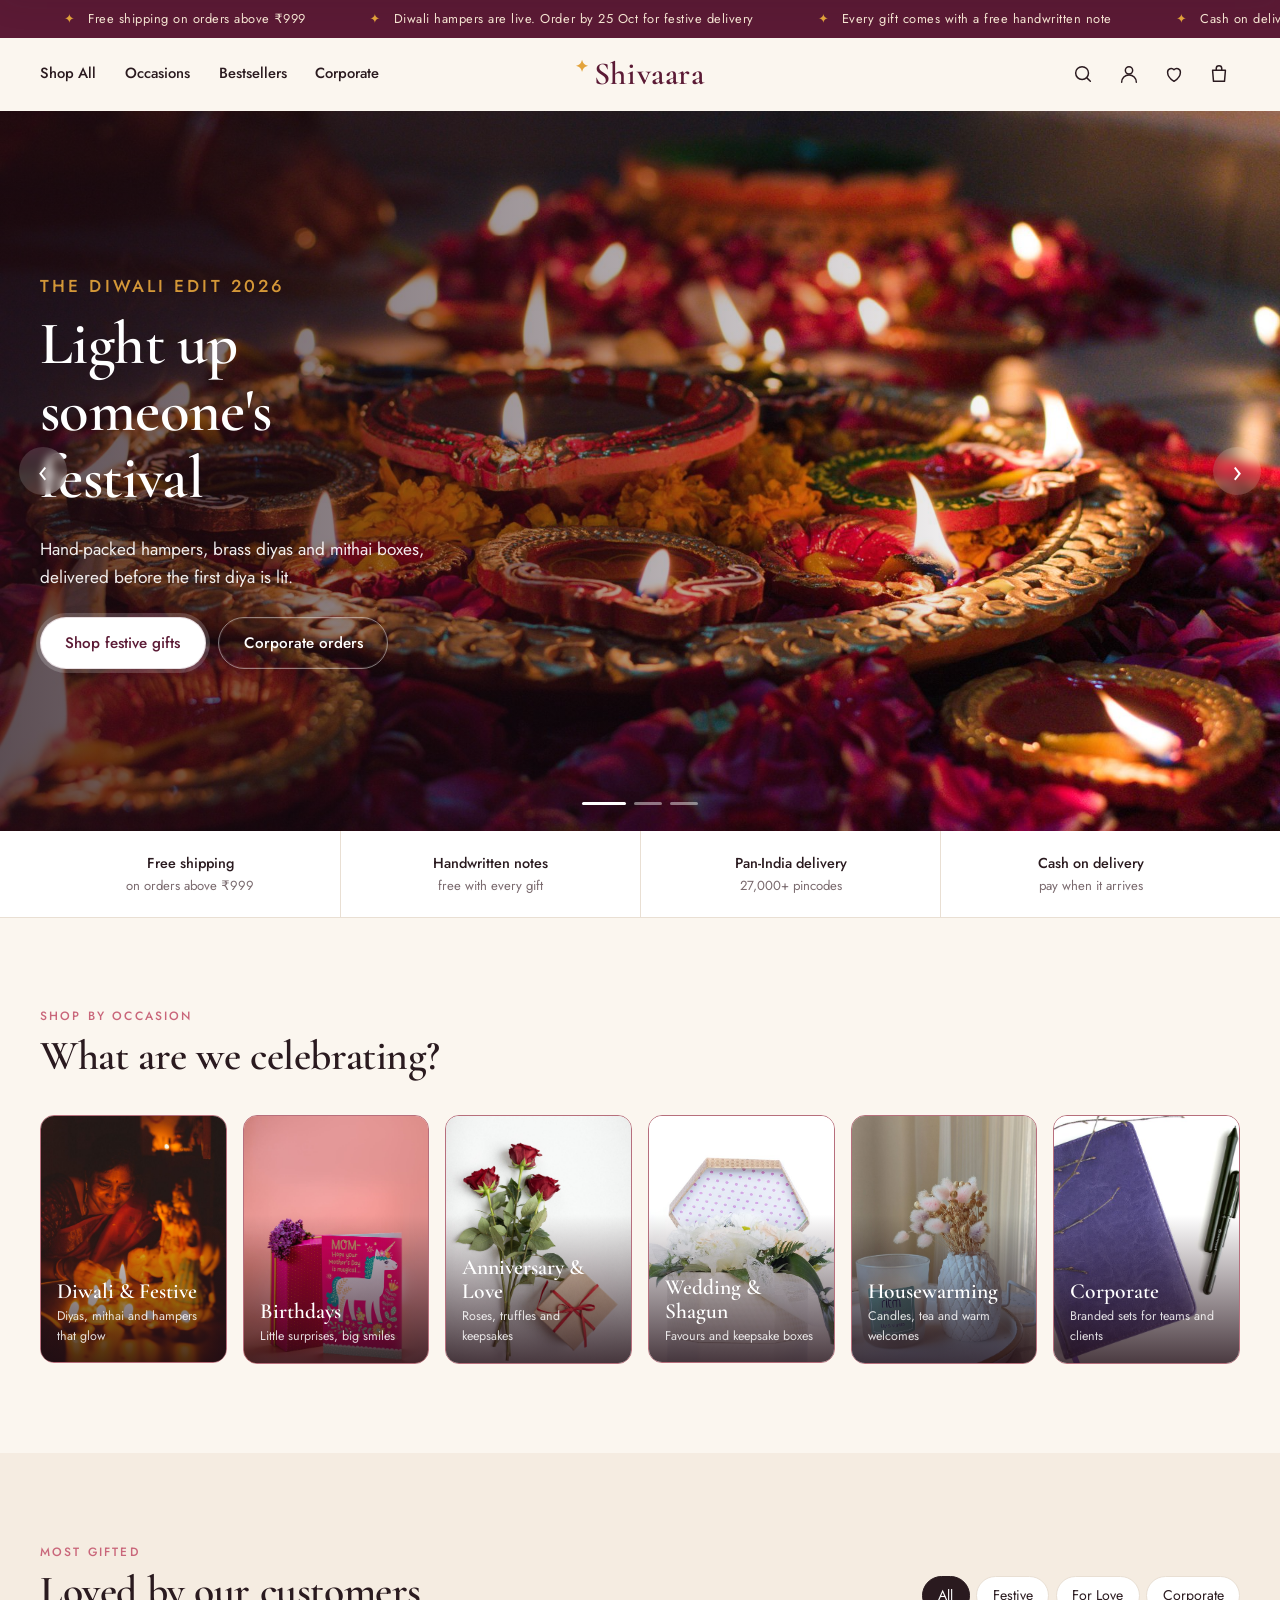
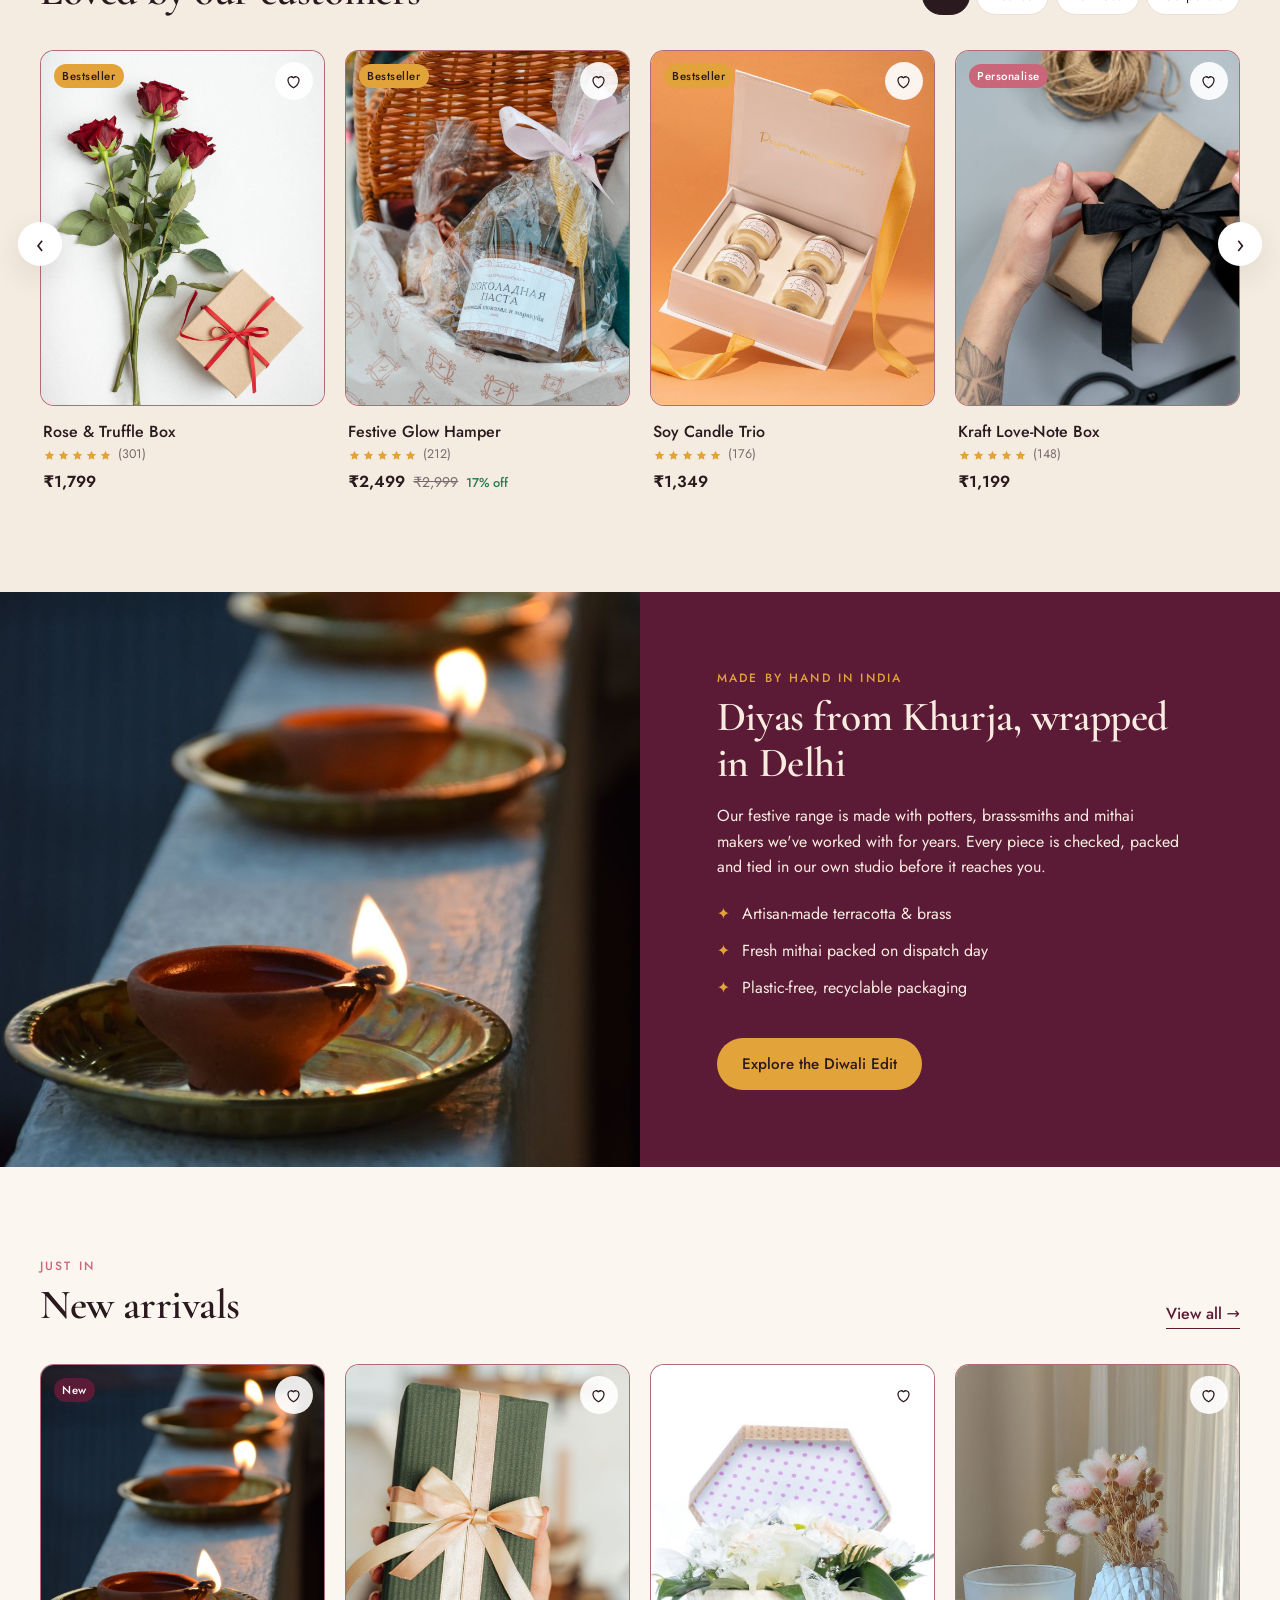
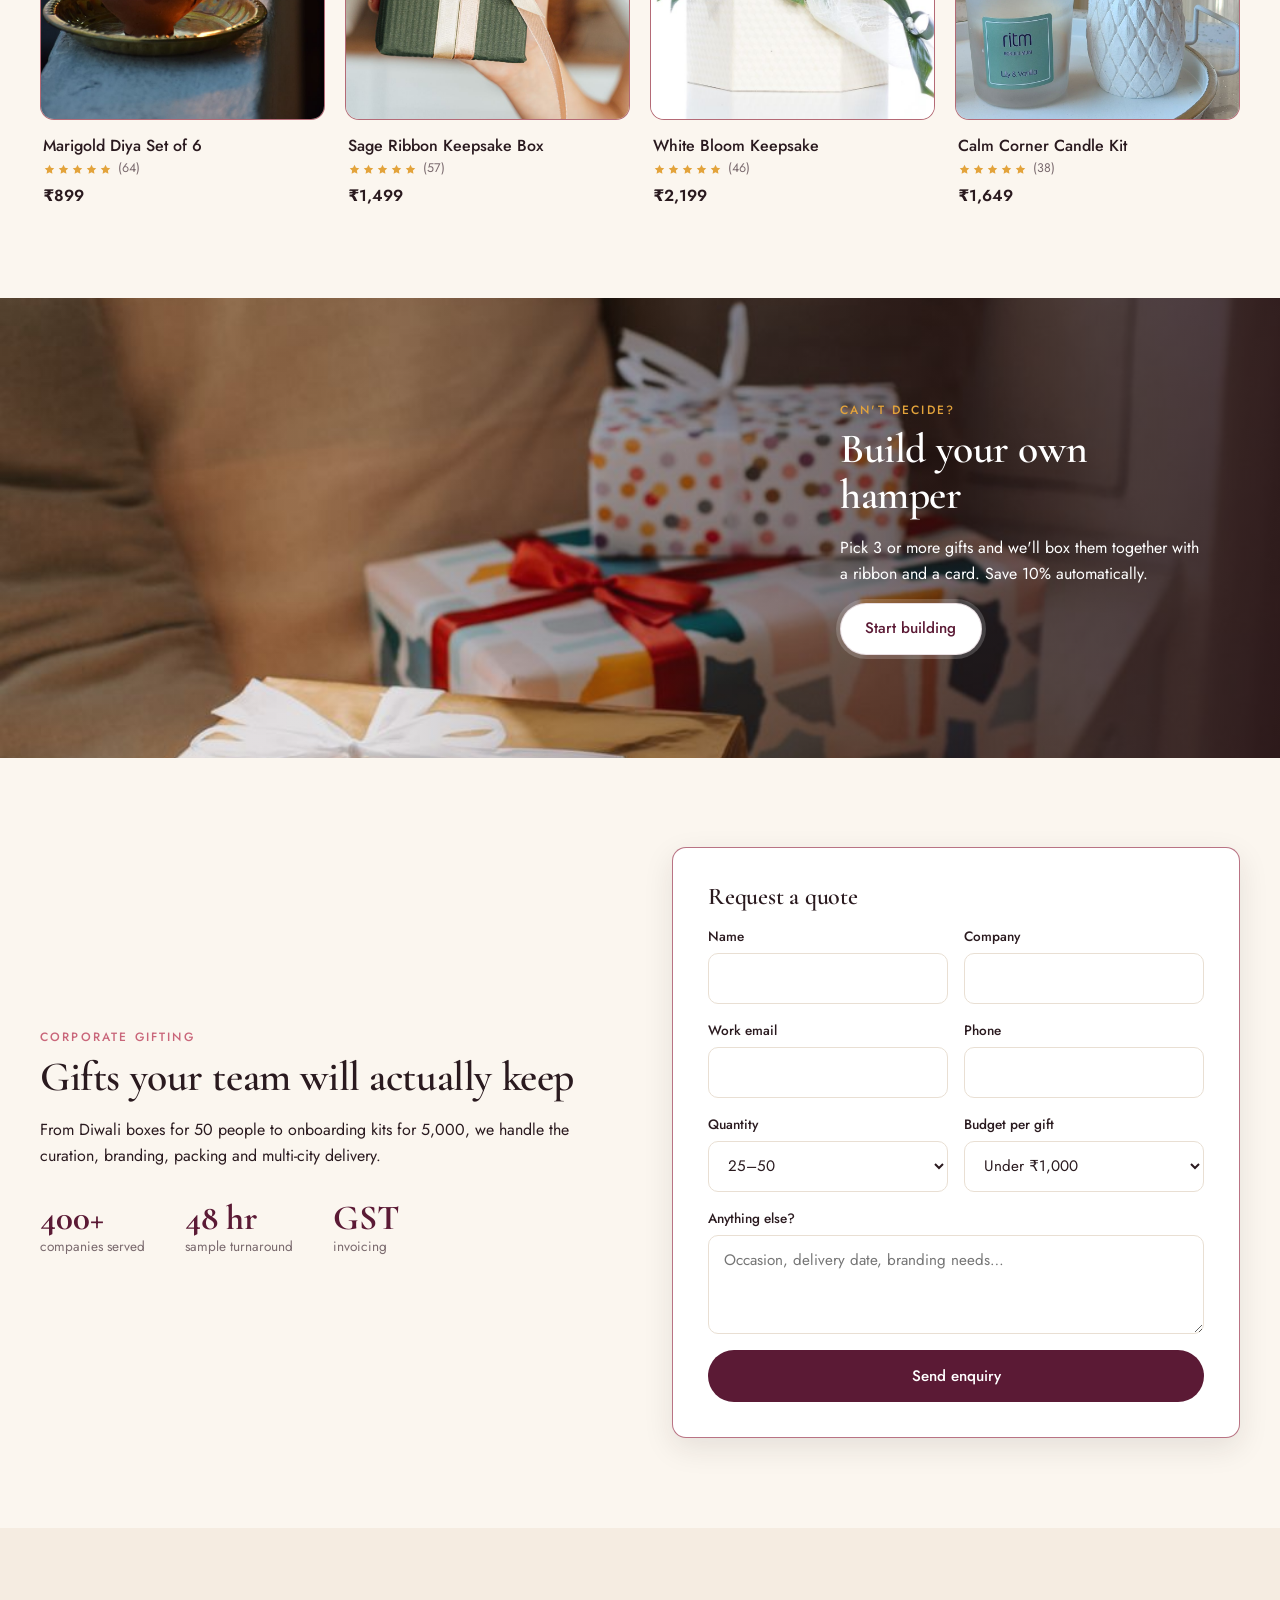
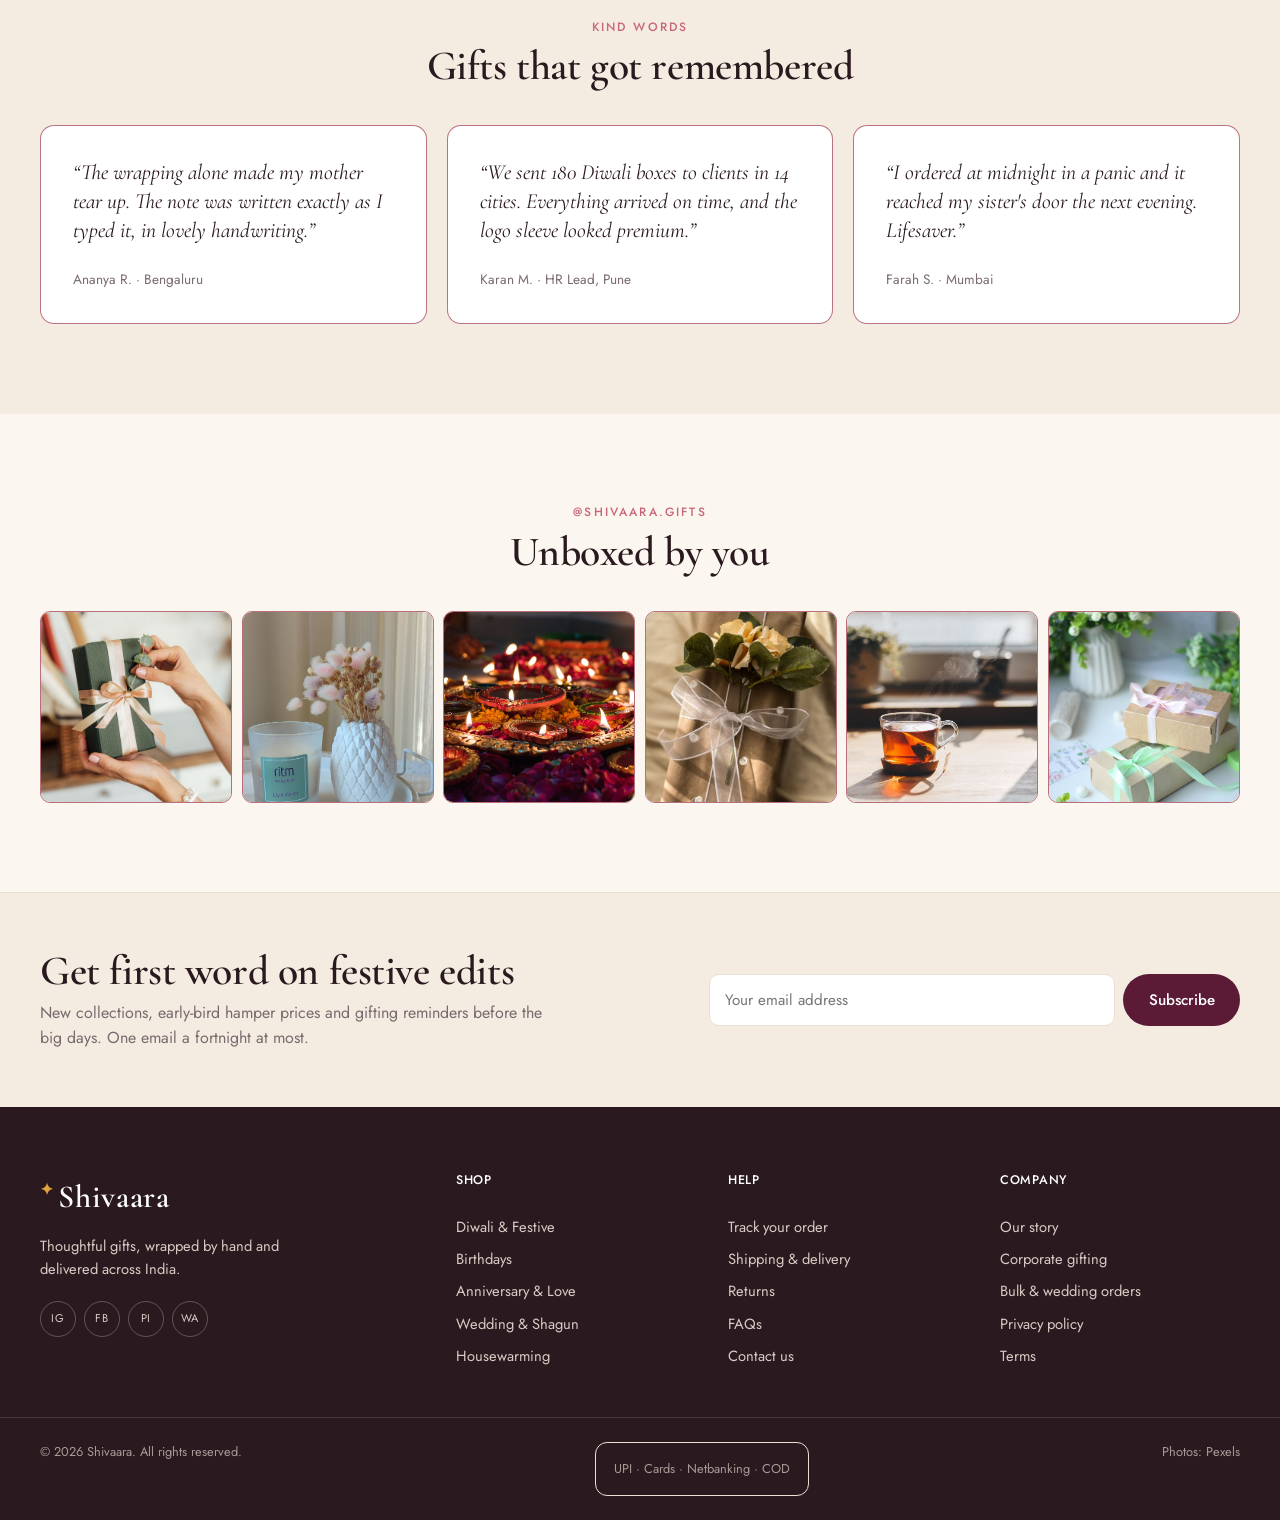
==== index.html @ f220bb1d "Add Shivaara gifting storefront prototype Static HTML/CSS/JS storefront: homepage, collection with f" ====
<!doctype html>
<html lang="en">
<head>
  <meta charset="utf-8">
  <meta name="viewport" content="width=device-width, initial-scale=1">
  <title>Shivaara | Thoughtful Gifts, Wrapped by Hand</title>
  <meta name="description" content="Hampers, festive gifts, candles, keepsakes and corporate gifting, hand-wrapped and delivered across India.">
  <link rel="preconnect" href="https://fonts.googleapis.com">
  <link rel="preconnect" href="https://fonts.gstatic.com" crossorigin>
  <link href="https://fonts.googleapis.com/css2?family=Cormorant+Garamond:ital,wght@0,500;0,600;1,500&family=Jost:wght@300;400;500;600&display=swap" rel="stylesheet">
  <link rel="stylesheet" href="assets/css/styles.css">
</head>
<body data-page="home">
  <div id="site-header" class="site-header"></div>

  <main>
    <!-- Hero -->
    <section class="hero" aria-roledescription="carousel">
      <div class="hero-slide is-active">
        <img class="hero-bg" src="assets/img/hero-diwali.jpg" alt="Diyas lit on a festive tray">
        <div class="container hero-content">
          <p class="eyebrow">The Diwali Edit 2026</p>
          <h1>Light up someone's festival</h1>
          <p>Hand-packed hampers, brass diyas and mithai boxes, delivered before the first diya is lit.</p>
          <div class="hero-ctas">
            <a class="btn btn-light" href="collection.html?c=diwali">Shop festive gifts</a>
            <a class="btn btn-ghost-light" href="collection.html?c=corporate">Corporate orders</a>
          </div>
        </div>
      </div>
      <div class="hero-slide">
        <img class="hero-bg" src="assets/img/hero-kraft.jpg" alt="Hands tying a bow on a kraft gift box">
        <div class="container hero-content">
          <p class="eyebrow">Personalised gifting</p>
          <h1>Your words, our wrapping</h1>
          <p>Add a handwritten note to any gift, free. We tie every bow by hand.</p>
          <div class="hero-ctas">
            <a class="btn btn-light" href="product.html?id=kraft-love-note-box">Make a love-note box</a>
          </div>
        </div>
      </div>
      <div class="hero-slide">
        <img class="hero-bg" src="assets/img/hero-noir.jpg" alt="Black gift boxes with red bows">
        <div class="container hero-content">
          <p class="eyebrow">For teams & clients</p>
          <h1>Gifting at scale, without the fuss</h1>
          <p>Logo sleeves, bulk dispatch to multiple addresses and GST invoices, starting at 25 units.</p>
          <div class="hero-ctas">
            <a class="btn btn-light" href="#corporate">Get a quote</a>
          </div>
        </div>
      </div>
      <button class="hero-arrow prev" aria-label="Previous slide">‹</button>
      <button class="hero-arrow next" aria-label="Next slide">›</button>
      <div class="hero-dots" role="tablist"></div>
    </section>

    <!-- USPs -->
    <section class="usps">
      <div class="container usp-grid">
        <div><b>Free shipping</b><span>on orders above ₹999</span></div>
        <div><b>Handwritten notes</b><span>free with every gift</span></div>
        <div><b>Pan-India delivery</b><span>27,000+ pincodes</span></div>
        <div><b>Cash on delivery</b><span>pay when it arrives</span></div>
      </div>
    </section>

    <!-- Occasions -->
    <section class="section">
      <div class="container">
        <div class="section-head">
          <p class="eyebrow">Shop by occasion</p>
          <h2>What are we celebrating?</h2>
        </div>
        <div class="occasion-grid" id="occasions"></div>
      </div>
    </section>

    <!-- Bestsellers with tabs -->
    <section class="section section-tint">
      <div class="container">
        <div class="section-head row">
          <div>
            <p class="eyebrow">Most gifted</p>
            <h2>Loved by our customers</h2>
          </div>
          <div class="tabs" role="tablist" id="best-tabs">
            <button class="is-active" data-tab="all">All</button>
            <button data-tab="diwali">Festive</button>
            <button data-tab="love">For Love</button>
            <button data-tab="corporate">Corporate</button>
          </div>
        </div>
        <div class="rail-wrap">
          <button class="rail-btn prev" aria-label="Scroll left">‹</button>
          <div class="rail" id="best-rail"></div>
          <button class="rail-btn next" aria-label="Scroll right">›</button>
        </div>
      </div>
    </section>

    <!-- Festive split -->
    <section class="split">
      <div class="split-media"><img src="assets/img/diya-railing.jpg" alt="Lit terracotta diyas along a railing" loading="lazy"></div>
      <div class="split-copy">
        <p class="eyebrow">Made by hand in India</p>
        <h2>Diyas from Khurja, wrapped in Delhi</h2>
        <p>Our festive range is made with potters, brass-smiths and mithai makers we've worked with for years. Every piece is checked, packed and tied in our own studio before it reaches you.</p>
        <ul class="ticks">
          <li>Artisan-made terracotta & brass</li>
          <li>Fresh mithai packed on dispatch day</li>
          <li>Plastic-free, recyclable packaging</li>
        </ul>
        <a class="btn btn-primary" href="collection.html?c=diwali">Explore the Diwali Edit</a>
      </div>
    </section>

    <!-- New arrivals -->
    <section class="section">
      <div class="container">
        <div class="section-head row">
          <div>
            <p class="eyebrow">Just in</p>
            <h2>New arrivals</h2>
          </div>
          <a class="link" href="collection.html?c=new">View all →</a>
        </div>
        <div class="grid" id="new-grid"></div>
      </div>
    </section>

    <!-- Build a hamper banner -->
    <section class="banner">
      <img src="assets/img/presents-pile.jpg" alt="" loading="lazy">
      <div class="banner-copy">
        <p class="eyebrow">Can't decide?</p>
        <h2>Build your own hamper</h2>
        <p>Pick 3 or more gifts and we'll box them together with a ribbon and a card. Save 10% automatically.</p>
        <a class="btn btn-light" href="collection.html">Start building</a>
      </div>
    </section>

    <!-- Corporate enquiry -->
    <section class="section" id="corporate">
      <div class="container corporate">
        <div>
          <p class="eyebrow">Corporate gifting</p>
          <h2>Gifts your team will actually keep</h2>
          <p>From Diwali boxes for 50 people to onboarding kits for 5,000, we handle the curation, branding, packing and multi-city delivery.</p>
          <div class="stats">
            <div><b>400+</b><span>companies served</span></div>
            <div><b>48 hr</b><span>sample turnaround</span></div>
            <div><b>GST</b><span>invoicing</span></div>
          </div>
        </div>
        <form class="card-form" data-form="corporate">
          <h3>Request a quote</h3>
          <div class="field-row">
            <label>Name<input required name="name"></label>
            <label>Company<input required name="company"></label>
          </div>
          <div class="field-row">
            <label>Work email<input type="email" required name="email"></label>
            <label>Phone<input type="tel" required pattern="[0-9+ ]{10,14}" name="phone"></label>
          </div>
          <div class="field-row">
            <label>Quantity
              <select name="qty"><option>25–50</option><option>51–200</option><option>201–1000</option><option>1000+</option></select>
            </label>
            <label>Budget per gift
              <select name="budget"><option>Under ₹1,000</option><option>₹1,000–2,500</option><option>₹2,500–5,000</option><option>₹5,000+</option></select>
            </label>
          </div>
          <label>Anything else?<textarea rows="3" name="notes" placeholder="Occasion, delivery date, branding needs…"></textarea></label>
          <button class="btn btn-primary btn-block" type="submit">Send enquiry</button>
        </form>
      </div>
    </section>

    <!-- Testimonials -->
    <section class="section section-tint">
      <div class="container">
        <div class="section-head center">
          <p class="eyebrow">Kind words</p>
          <h2>Gifts that got remembered</h2>
        </div>
        <div class="quotes">
          <figure>
            <blockquote>“The wrapping alone made my mother tear up. The note was written exactly as I typed it, in lovely handwriting.”</blockquote>
            <figcaption>Ananya R. · Bengaluru</figcaption>
          </figure>
          <figure>
            <blockquote>“We sent 180 Diwali boxes to clients in 14 cities. Everything arrived on time, and the logo sleeve looked premium.”</blockquote>
            <figcaption>Karan M. · HR Lead, Pune</figcaption>
          </figure>
          <figure>
            <blockquote>“I ordered at midnight in a panic and it reached my sister's door the next evening. Lifesaver.”</blockquote>
            <figcaption>Farah S. · Mumbai</figcaption>
          </figure>
        </div>
      </div>
    </section>

    <!-- Social strip -->
    <section class="section">
      <div class="container">
        <div class="section-head center">
          <p class="eyebrow">@shivaara.gifts</p>
          <h2>Unboxed by you</h2>
        </div>
        <div class="gallery">
          <img src="assets/img/holding-gift.jpg" alt="" loading="lazy">
          <img src="assets/img/candle-corner.jpg" alt="" loading="lazy">
          <img src="assets/img/diya-tray.jpg" alt="" loading="lazy">
          <img src="assets/img/dried-bloom.jpg" alt="" loading="lazy">
          <img src="assets/img/tea-ritual.jpg" alt="" loading="lazy">
          <img src="assets/img/twin-kraft.jpg" alt="" loading="lazy">
        </div>
      </div>
    </section>
  </main>

  <div id="site-footer"></div>

  <script src="assets/js/products.js"></script>
  <script src="assets/js/app.js"></script>
  <script src="assets/js/home.js"></script>
</body>
</html>
---- assets/css/styles.css ----
/* Shivaara storefront prototype */

:root {
  --cream: #fbf6ef;
  --paper: #ffffff;
  --tint: #f5ece1;
  --ink: #2a1a1f;
  --muted: #7a6a6e;
  --line: #e9dfd3;
  --card-border: rgba(128, 0, 32, .55);
  --card-border-hover: #800020;
  --plum: #5b1a35;
  --plum-dark: #431226;
  --marigold: #e3a33b;
  --rose: #c9667a;
  --ok: #2f7a4f;
  --err: #b3261e;
  --radius: 14px;
  --shadow: 0 10px 30px rgba(42, 26, 31, .10);
  --display: "Cormorant Garamond", Georgia, serif;
  --body: "Jost", system-ui, -apple-system, "Segoe UI", sans-serif;
  --gutter: clamp(16px, 4vw, 40px);
}

*, *::before, *::after { box-sizing: border-box; }
html { scroll-behavior: smooth; }
body {
  margin: 0;
  background: var(--cream);
  color: var(--ink);
  font: 400 16px/1.6 var(--body);
  -webkit-font-smoothing: antialiased;
  overflow-x: hidden;
}
body.lock { overflow: hidden; }
img { max-width: 100%; display: block; }
a { color: inherit; text-decoration: none; }
button { font: inherit; color: inherit; cursor: pointer; background: none; border: 0; padding: 0; }
input, select, textarea { font: inherit; color: inherit; }
h1, h2, h3 { font-family: var(--display); font-weight: 600; line-height: 1.1; margin: 0 0 .4em; letter-spacing: -.01em; }
h1 { font-size: clamp(2.2rem, 5vw, 3.8rem); }
h2 { font-size: clamp(1.8rem, 3.4vw, 2.6rem); }
h3 { font-size: 1.5rem; }
p { margin: 0 0 1em; }
fieldset { border: 0; margin: 0; padding: 0; }

.container { width: 100%; max-width: 1280px; margin: 0 auto; padding: 0 var(--gutter); }
.muted { color: var(--muted); }
.small { font-size: .875rem; }
.ok { color: var(--ok); }
.err { color: var(--err); }
.eyebrow { text-transform: uppercase; letter-spacing: .18em; font-size: .75rem; font-weight: 500; color: var(--rose); margin-bottom: .6em; }
.link { color: var(--plum); font-weight: 500; border-bottom: 1px solid currentColor; padding-bottom: 1px; }
.only-mobile { display: none !important; }

/* ---------- buttons ---------- */
.btn {
  display: inline-flex; align-items: center; justify-content: center; gap: .5em;
  padding: .85em 1.6em; border-radius: 999px; font-weight: 500; font-size: .95rem;
  border: 1px solid transparent; transition: background .2s, color .2s, border-color .2s, transform .15s;
  white-space: nowrap;
}
.btn:active { transform: scale(.98); }
.btn-primary { background: var(--plum); color: #fff; }
.btn-primary:hover { background: var(--plum-dark); }
.btn-outline { border-color: var(--ink); }
.btn-outline:hover { background: var(--ink); color: #fff; }
.btn-light { background: #fff; color: var(--plum); border-color: rgba(91, 26, 53, .14); box-shadow: 0 0 0 4px rgba(255, 255, 255, .18); }
.btn-light:hover { background: var(--marigold); color: var(--ink); border-color: rgba(42, 26, 31, .12); box-shadow: 0 0 0 4px rgba(227, 163, 59, .25); }
.btn-ghost-light { border-color: rgba(255,255,255,.45); color: #fff; box-shadow: inset 0 0 0 1px rgba(255,255,255,.08); }
.btn-ghost-light:hover { background: rgba(255,255,255,.15); border-color: rgba(255,255,255,.7); }
.btn-block { width: 100%; }
.btn-lg { padding: 1.05em 1.6em; font-size: 1rem; }
.icon-btn { position: relative; display: inline-grid; place-items: center; width: 42px; height: 42px; border-radius: 50%; }
.icon-btn:hover { background: var(--tint); }
.icon-btn svg, .wish svg { width: 22px; height: 22px; fill: none; stroke: currentColor; stroke-width: 1.6; stroke-linecap: round; stroke-linejoin: round; }
.count:empty { display: none; }
.count {
  position: absolute; top: 4px; right: 2px; min-width: 18px; height: 18px; padding: 0 5px;
  border-radius: 9px; background: var(--marigold); color: var(--ink); font-size: 11px; font-weight: 600; line-height: 18px; text-align: center;
}

/* ---------- announcement + header ---------- */
.site-header { position: sticky; top: 0; z-index: 40; }
.announce { background: var(--plum); color: #f8e7d4; font-size: .8rem; letter-spacing: .04em; overflow: hidden; white-space: nowrap; }
.announce-track { display: inline-flex; gap: 4rem; padding: .55rem 0 .55rem 4rem; animation: marquee 40s linear infinite; }
.announce-track span::before { content: "✦"; color: var(--marigold); margin-right: .8rem; }
@keyframes marquee { to { transform: translateX(-50%); } }
@media (prefers-reduced-motion: reduce) { .announce-track { animation: none; } }

.header { background: rgba(251, 246, 239, .96); backdrop-filter: blur(8px); border-bottom: 1px solid transparent; transition: border-color .2s, box-shadow .2s; }
.site-header.is-scrolled .header { border-color: var(--line); box-shadow: 0 4px 20px rgba(0,0,0,.04); }
.header-inner { max-width: 1280px; margin: 0 auto; padding: 0 var(--gutter); height: 72px; display: grid; grid-template-columns: 1fr auto 1fr; align-items: center; }
.main-nav { display: flex; align-items: center; gap: 1.8rem; font-size: .92rem; font-weight: 500; }
.main-nav > a, .has-mega > a { position: relative; display: block; padding: 1.5rem 0; }
.main-nav > a::after, .has-mega > a::after { content: ""; position: absolute; left: 0; right: 0; bottom: 1.1rem; height: 1px; background: currentColor; transform: scaleX(0); transition: transform .25s; }
.main-nav > a:hover::after, .has-mega:hover > a::after { transform: scaleX(1); }
.has-mega { position: relative; }
.mega {
  position: absolute; top: 100%; left: -1.5rem; display: grid; grid-template-columns: 220px 220px; gap: 1.5rem;
  padding: 1.5rem; background: var(--paper); border-radius: var(--radius); box-shadow: var(--shadow);
  opacity: 0; visibility: hidden; transform: translateY(8px); transition: .2s;
}
.has-mega:hover .mega, .has-mega:focus-within .mega { opacity: 1; visibility: visible; transform: none; }
.mega-links { display: flex; flex-direction: column; gap: .55rem; font-weight: 400; }
.mega-links a:hover { color: var(--plum); }
.mega-feature { display: block; }
.mega-feature img { width: 100%; aspect-ratio: 4/3; object-fit: cover; border-radius: 10px; }
.mega-feature span { display: block; margin-top: .5rem; font-family: var(--display); font-size: 1.15rem; }
.logo { font-family: var(--display); font-size: 2rem; font-weight: 600; letter-spacing: .02em; color: var(--plum); display: inline-flex; align-items: center; gap: .3rem; }
.logo-mark { color: var(--marigold); font-size: 1rem; transform: translateY(-.35em); }
.header-icons { display: flex; justify-content: flex-end; gap: .2rem; }

/* ---------- hero ---------- */
.hero { position: relative; height: min(82vh, 720px); min-height: 480px; overflow: hidden; background: var(--ink); }
.hero-slide { position: absolute; inset: 0; display: flex; align-items: center; opacity: 0; transition: opacity .9s ease; }
.hero-slide.is-active { opacity: 1; z-index: 1; }
.hero-bg { position: absolute; inset: 0; width: 100%; height: 100%; object-fit: cover; transform: scale(1.06); transition: transform 7s ease; }
.hero-slide.is-active .hero-bg { transform: scale(1); }
.hero-slide::after { content: ""; position: absolute; inset: 0; background: linear-gradient(90deg, rgba(30,10,18,.72) 0%, rgba(30,10,18,.35) 50%, rgba(30,10,18,0) 80%); }
.hero-content { position: relative; z-index: 2; color: #fff; }
.hero-content h1 { max-width: 13ch; }
.hero-content p { max-width: 44ch; font-size: 1.08rem; opacity: .92; }
.hero-content .eyebrow { color: var(--marigold); }
.hero-ctas { display: flex; flex-wrap: wrap; gap: .8rem; margin-top: 1.6rem; }
.hero-arrow { position: absolute; top: 50%; z-index: 3; width: 48px; height: 48px; margin-top: -24px; border-radius: 50%; background: rgba(255,255,255,.15); color: #fff; font-size: 1.8rem; line-height: 1; backdrop-filter: blur(4px); }
.hero-arrow:hover { background: rgba(255,255,255,.3); }
.hero-arrow.prev { left: 1.2rem; }
.hero-arrow.next { right: 1.2rem; }
.hero-dots { position: absolute; bottom: 1.6rem; left: 50%; transform: translateX(-50%); z-index: 3; display: flex; gap: .5rem; }
.hero-dots button { width: 28px; height: 3px; border-radius: 2px; background: rgba(255,255,255,.45); transition: background .2s, width .2s; }
.hero-dots button.is-active { background: #fff; width: 44px; }

/* ---------- usps ---------- */
.usps { border-bottom: 1px solid var(--line); background: var(--paper); }
.usp-grid { display: grid; grid-template-columns: repeat(4, 1fr); }
.usp-grid div { padding: 1.3rem .5rem; text-align: center; display: flex; flex-direction: column; font-size: .9rem; }
.usp-grid div + div { border-left: 1px solid var(--line); }
.usp-grid b { font-weight: 500; }
.usp-grid span { color: var(--muted); font-size: .82rem; }

/* ---------- sections ---------- */
.section { padding: clamp(3.5rem, 7vw, 6rem) 0; }
.section-tint { background: var(--tint); }
.section-head { margin-bottom: 2.2rem; }
.section-head.row { display: flex; align-items: flex-end; justify-content: space-between; gap: 1rem; flex-wrap: wrap; }
.section-head.center { text-align: center; }
.section-head h2 { margin: 0; }

.occasion-grid { display: grid; grid-template-columns: repeat(6, 1fr); gap: 1rem; }
.occasion { position: relative; border: 1px solid var(--card-border); border-radius: var(--radius); overflow: hidden; transition: border-color .25s; aspect-ratio: 3/4; color: #fff; }
.occasion img { width: 100%; height: 100%; object-fit: cover; transition: transform .6s; }
.occasion:hover img { transform: scale(1.06); }
.occasion:hover { border-color: var(--card-border-hover); }
.occasion::after { content: ""; position: absolute; inset: 0; background: linear-gradient(transparent 40%, rgba(30,10,18,.8)); }
.occasion span { position: absolute; z-index: 1; left: 1rem; right: 1rem; bottom: 1rem; display: flex; flex-direction: column; }
.occasion b { font-family: var(--display); font-size: 1.35rem; font-weight: 600; line-height: 1.1; }
.occasion small { opacity: .85; font-size: .78rem; margin-top: .2rem; }

.tabs { display: flex; gap: .4rem; flex-wrap: wrap; }
.tabs button { padding: .5em 1.1em; border: 1px solid var(--line); border-radius: 999px; font-size: .88rem; background: var(--paper); }
.tabs button.is-active { background: var(--ink); color: #fff; border-color: var(--ink); }

/* ---------- product cards ---------- */
.grid { display: grid; grid-template-columns: repeat(4, 1fr); gap: 2rem 1.25rem; }
.card { display: flex; flex-direction: column; }
.card-media { position: relative; border: 1px solid var(--card-border); border-radius: var(--radius); overflow: hidden; transition: border-color .25s; aspect-ratio: 4/5; background: var(--tint); }
.card-media img { position: absolute; inset: 0; width: 100%; height: 100%; object-fit: cover; transition: opacity .45s, transform .8s; }
.card-media img.alt { opacity: 0; }
.card:hover .card-media img.alt { opacity: 1; }
.card:hover .card-media img { transform: scale(1.04); }
.card:hover .card-media { border-color: var(--card-border-hover); }
.badge { position: absolute; top: .8rem; left: .8rem; z-index: 2; padding: .25em .75em; border-radius: 999px; font-size: .72rem; font-weight: 500; letter-spacing: .04em; background: var(--paper); color: var(--ink); }
.badge-bestseller { background: var(--marigold); }
.badge-new { background: var(--plum); color: #fff; }
.badge-corporate { background: var(--ink); color: #fff; }
.badge-personalise { background: var(--rose); color: #fff; }
.wish { position: absolute; top: .7rem; right: .7rem; z-index: 2; width: 38px; height: 38px; display: grid; place-items: center; border-radius: 50%; background: rgba(255,255,255,.9); transition: transform .15s; }
.wish:hover { transform: scale(1.08); }
.wish svg { width: 19px; height: 19px; }
.wish.is-on svg, .wish-lg.is-on svg { fill: var(--rose); stroke: var(--rose); }
.quick-add {
  position: absolute; left: .8rem; right: .8rem; bottom: .8rem; z-index: 2; padding: .75em; border-radius: 999px;
  background: var(--paper); font-size: .88rem; font-weight: 500; opacity: 0; transform: translateY(10px); transition: .25s;
}
.quick-add:hover { background: var(--plum); color: #fff; }
.card:hover .quick-add, .quick-add:focus-visible { opacity: 1; transform: none; }
.card-body { padding: .9rem .2rem 0; display: flex; flex-direction: column; gap: .2rem; }
.card-title { font-weight: 500; line-height: 1.35; }
.card-title:hover { color: var(--plum); }
.card-rating { display: flex; align-items: center; gap: .35rem; font-size: .78rem; color: var(--muted); }
.stars { display: inline-flex; gap: 1px; }
.stars i { width: 13px; height: 13px; display: inline-block; }
.stars svg { width: 100%; height: 100%; fill: var(--line); stroke: none; }
.stars i.on svg { fill: var(--marigold); }
.card-price, .pdp-price { display: flex; align-items: baseline; gap: .5rem; flex-wrap: wrap; }
.price { font-weight: 600; }
.compare { color: var(--muted); font-size: .88rem; }
.off { color: var(--ok); font-size: .8rem; font-weight: 500; }

.rail-wrap { position: relative; }
.rail { display: grid; grid-auto-flow: column; grid-auto-columns: calc((100% - 3 * 1.25rem) / 4); gap: 1.25rem; overflow-x: auto; scroll-snap-type: x mandatory; scrollbar-width: none; padding-bottom: .5rem; }
.rail::-webkit-scrollbar { display: none; }
.rail > * { scroll-snap-align: start; }
.rail-btn { position: absolute; top: 38%; z-index: 3; width: 44px; height: 44px; border-radius: 50%; background: var(--paper); box-shadow: var(--shadow); font-size: 1.5rem; }
.rail-btn.prev { left: -22px; }
.rail-btn.next { right: -22px; }

/* ---------- split / banner / corporate ---------- */
.split { display: grid; grid-template-columns: 1fr 1fr; min-height: 560px; background: var(--plum); color: #f8ece0; }
.split-media { position: relative; }
.split-media img { position: absolute; inset: 0; width: 100%; height: 100%; object-fit: cover; }
.split-copy { padding: clamp(2.5rem, 6vw, 5.5rem); align-self: center; max-width: 620px; }
.split-copy .eyebrow { color: var(--marigold); }
.split .btn-primary { background: var(--marigold); color: var(--ink); }
.split .btn-primary:hover { background: #fff; }
.ticks { list-style: none; padding: 0; margin: 0 0 2rem; }
.ticks li { padding: .35rem 0 .35rem 1.6rem; position: relative; }
.ticks li::before { content: "✦"; position: absolute; left: 0; color: var(--marigold); }

.banner { position: relative; min-height: 460px; display: flex; align-items: center; overflow: hidden; }
.banner > img { position: absolute; inset: 0; width: 100%; height: 100%; object-fit: cover; }
.banner::before { content: ""; position: absolute; inset: 0; background: linear-gradient(270deg, rgba(30,10,18,.75), rgba(30,10,18,.1) 70%); z-index: 1; }
.banner-copy { position: relative; z-index: 2; margin-left: auto; margin-right: max(var(--gutter), calc((100vw - 1280px) / 2 + var(--gutter))); max-width: 440px; color: #fff; padding: 3rem var(--gutter); }
.banner-copy .eyebrow { color: var(--marigold); }

.corporate { display: grid; grid-template-columns: 1fr 1fr; gap: clamp(2rem, 5vw, 5rem); align-items: center; }
.stats { display: flex; gap: 2.5rem; margin-top: 2rem; flex-wrap: wrap; }
.stats div { display: flex; flex-direction: column; }
.stats b { font-family: var(--display); font-size: 2.2rem; color: var(--plum); line-height: 1; }
.stats span { color: var(--muted); font-size: .85rem; }
.card-form { background: var(--paper); border: 1px solid var(--card-border); border-radius: var(--radius); padding: clamp(1.5rem, 3vw, 2.2rem); box-shadow: var(--shadow); display: flex; flex-direction: column; gap: 1rem; }
.card-form h3 { margin: 0; }

/* ---------- forms ---------- */
label { display: flex; flex-direction: column; gap: .35rem; font-size: .85rem; font-weight: 500; }
input:not([type=checkbox]):not([type=radio]), select, textarea {
  width: 100%; padding: .8em 1em; border: 1px solid var(--line); border-radius: 10px; background: var(--paper); font-size: .95rem; font-weight: 400;
  transition: border-color .2s, box-shadow .2s;
}
input:focus, select:focus, textarea:focus { outline: none; border-color: var(--plum); box-shadow: 0 0 0 3px rgba(91, 26, 53, .12); }
textarea { resize: vertical; }
.field-row { display: grid; grid-template-columns: 1fr 1fr; gap: 1rem; }
.field-row.three { grid-template-columns: 1fr 1fr 1fr; }
.inline-form { display: flex; gap: .5rem; }
.inline-form input { flex: 1; }
label.check { flex-direction: row; align-items: center; gap: .55rem; font-weight: 400; }
input[type=checkbox], input[type=radio] { accent-color: var(--plum); width: 17px; height: 17px; }
.show-errors input:invalid, .show-errors select:invalid { border-color: var(--err); }
.form-error { color: var(--err); min-height: 1.2em; }

/* ---------- testimonials / gallery ---------- */
.quotes { display: grid; grid-template-columns: repeat(3, 1fr); gap: 1.25rem; }
.quotes figure { margin: 0; padding: 2rem; background: var(--paper); border: 1px solid var(--card-border); border-radius: var(--radius); display: flex; flex-direction: column; justify-content: space-between; }
.quotes blockquote { margin: 0 0 1.5rem; font-family: var(--display); font-size: 1.35rem; line-height: 1.35; font-style: italic; }
.quotes figcaption { font-size: .85rem; color: var(--muted); }
.gallery { display: grid; grid-template-columns: repeat(6, 1fr); gap: .6rem; }
.gallery img { aspect-ratio: 1; object-fit: cover; border: 1px solid var(--card-border); border-radius: 10px; width: 100%; }

/* ---------- newsletter + footer ---------- */
.newsletter { background: var(--tint); padding: 3.5rem 0; border-top: 1px solid var(--line); }
.newsletter-inner { display: grid; grid-template-columns: 1.2fr 1fr; gap: 2rem; align-items: center; }
.newsletter h2 { margin-bottom: .3rem; }
.newsletter p { color: var(--muted); margin: 0; max-width: 52ch; }
.footer { background: var(--ink); color: #d9cbc4; padding: 4rem 0 1.5rem; font-size: .92rem; }
.footer-grid { display: grid; grid-template-columns: 1.6fr 1fr 1fr 1fr; gap: 2rem; }
.footer h4 { color: #fff; font-weight: 500; margin: 0 0 1rem; letter-spacing: .06em; text-transform: uppercase; font-size: .78rem; }
.footer-grid > div:not(.footer-brand) { display: flex; flex-direction: column; gap: .55rem; }
.footer a:hover { color: #fff; }
.footer .logo { color: #fff; }
.footer-brand p { margin: .8rem 0 1.2rem; max-width: 32ch; }
.socials { display: flex; gap: .5rem; }
.socials a { width: 36px; height: 36px; display: grid; place-items: center; border: 1px solid rgba(255,255,255,.25); border-radius: 50%; font-size: .7rem; letter-spacing: .05em; }
.socials a:hover { background: var(--marigold); color: var(--ink); border-color: var(--marigold); }
.footer-bottom { display: flex; justify-content: space-between; gap: 1rem; flex-wrap: wrap; margin-top: 3rem; padding-top: 1.5rem; border-top: 1px solid rgba(255,255,255,.12); font-size: .8rem; color: #a99a95; }

/* ---------- drawers / search / toast ---------- */
.scrim { position: fixed; inset: 0; z-index: 50; background: rgba(30, 10, 18, .45); opacity: 0; visibility: hidden; transition: .3s; }
body.lock .scrim { opacity: 1; visibility: visible; }
.drawer {
  position: fixed; top: 0; right: 0; bottom: 0; z-index: 60; width: min(420px, 100vw); background: var(--cream);
  display: flex; flex-direction: column; transform: translateX(100%); transition: transform .35s cubic-bezier(.2,.8,.2,1);
}
.drawer-left { right: auto; left: 0; transform: translateX(-100%); }
.drawer.is-open { transform: none; box-shadow: var(--shadow); }
.drawer-head { display: flex; align-items: center; justify-content: space-between; padding: 1rem 1.25rem; border-bottom: 1px solid var(--line); }
.drawer-head h3 { margin: 0; }
.drawer-ship { padding: 0 1.25rem; font-size: .85rem; }
.drawer-ship:not(:empty) { padding: 1rem 1.25rem; border-bottom: 1px solid var(--line); }
.drawer-ship p { margin: 0 0 .5rem; }
.bar { height: 6px; background: var(--line); border-radius: 3px; overflow: hidden; }
.bar span { display: block; height: 100%; background: linear-gradient(90deg, var(--marigold), var(--rose)); transition: width .4s; }
.drawer-body { flex: 1; overflow-y: auto; padding: .5rem 1.25rem; }
.drawer-foot { padding: 1rem 1.25rem 1.25rem; border-top: 1px solid var(--line); display: flex; flex-direction: column; gap: .6rem; }
.drawer-foot:empty { display: none; }
.line { display: grid; grid-template-columns: 76px 1fr auto; gap: .9rem; padding: 1rem 0; border-bottom: 1px solid var(--line); }
.line img { width: 76px; height: 92px; object-fit: cover; border-radius: 8px; }
.line-info { display: flex; flex-direction: column; gap: .2rem; min-width: 0; }
.line-title { font-weight: 500; line-height: 1.3; }
.line-info small { color: var(--muted); font-size: .78rem; overflow: hidden; text-overflow: ellipsis; }
.line-row { display: flex; align-items: center; justify-content: space-between; margin-top: auto; }
.line-remove { width: 26px; height: 26px; color: var(--muted); }
.line-remove svg { width: 16px; height: 16px; stroke: currentColor; fill: none; stroke-width: 1.6; }
.qty { display: inline-flex; align-items: center; border: 1px solid var(--line); border-radius: 999px; background: var(--paper); }
.qty button { width: 30px; height: 30px; font-size: 1rem; }
.qty span { min-width: 22px; text-align: center; font-size: .9rem; }
.qty-lg button { width: 44px; height: 48px; font-size: 1.2rem; }
.qty-lg span { min-width: 28px; }
.wrap-toggle { flex-direction: row; align-items: flex-start; gap: .6rem; font-weight: 400; padding: .8rem; background: var(--tint); border-radius: 10px; }
.sum-row { display: flex; justify-content: space-between; padding: .25rem 0; }
.sum-row.total { border-top: 1px solid var(--line); margin-top: .5rem; padding-top: .8rem; font-size: 1.1rem; }
.empty { text-align: center; padding: 3rem 1rem; display: flex; flex-direction: column; align-items: center; gap: 1rem; }
.empty.wide { grid-column: 1 / -1; }
.mobile-links { display: flex; flex-direction: column; padding: 1rem 1.25rem; overflow-y: auto; }
.mobile-links a { padding: .7rem 0; border-bottom: 1px solid var(--line); font-size: 1.05rem; }
.mobile-label { margin: 1.4rem 0 .2rem; text-transform: uppercase; font-size: .72rem; letter-spacing: .14em; color: var(--rose); }

.search-panel { position: fixed; top: 0; left: 0; right: 0; z-index: 60; background: var(--cream); padding: 1.5rem 0 2rem; transform: translateY(-105%); transition: transform .35s cubic-bezier(.2,.8,.2,1); box-shadow: var(--shadow); max-height: 90vh; overflow-y: auto; }
.search-panel.is-open { transform: none; }
.search-bar { display: flex; align-items: center; gap: .8rem; border-bottom: 1.5px solid var(--ink); padding-bottom: .5rem; }
.search-bar > svg { width: 22px; height: 22px; fill: none; stroke: currentColor; stroke-width: 1.6; flex: none; }
.search-bar input { border: 0 !important; background: transparent !important; box-shadow: none !important; font-size: 1.4rem !important; padding: .3em 0 !important; font-family: var(--display); }
.search-suggest { display: flex; flex-wrap: wrap; gap: .5rem; align-items: center; margin: 1rem 0; font-size: .85rem; color: var(--muted); }
.search-suggest button { padding: .35em .9em; border: 1px solid var(--line); border-radius: 999px; background: var(--paper); color: var(--ink); }
.search-grid { display: grid; grid-template-columns: repeat(3, 1fr); gap: .8rem; margin-bottom: 1rem; }
.search-hit { display: flex; gap: .8rem; align-items: center; padding: .5rem; border-radius: 10px; }
.search-hit:hover { background: var(--tint); }
.search-hit img { width: 56px; height: 68px; object-fit: cover; border-radius: 6px; }
.search-hit span { display: flex; flex-direction: column; font-size: .9rem; }
.search-hit b { font-weight: 600; font-size: .85rem; }

.toast { position: fixed; left: 50%; bottom: 1.5rem; z-index: 80; transform: translate(-50%, 150%); opacity: 0; visibility: hidden; background: var(--ink); color: #fff; padding: .8rem 1.4rem; border-radius: 999px; font-size: .9rem; transition: transform .3s, opacity .3s, visibility .3s; max-width: calc(100vw - 32px); text-align: center; }
.toast.is-on { transform: translate(-50%, 0); opacity: 1; visibility: visible; }

/* ---------- collection ---------- */
.page-hero { padding: 2.5rem 0 1.5rem; }
.page-hero h1 { font-size: clamp(2rem, 4vw, 3rem); margin: .3rem 0; }
.crumbs { font-size: .8rem; color: var(--muted); }
.crumbs a:hover { color: var(--plum); }
.collection { display: grid; grid-template-columns: 240px 1fr; gap: 2.5rem; padding-bottom: 5rem; }
.filters { align-self: start; position: sticky; top: 130px; display: flex; flex-direction: column; gap: 1.6rem; }
.filters-head { display: flex; justify-content: space-between; align-items: baseline; }
.filters-head h3 { margin: 0; }
.filters legend { font-weight: 600; font-size: .78rem; text-transform: uppercase; letter-spacing: .12em; margin-bottom: .6rem; }
.filters label { flex-direction: row; align-items: center; gap: .55rem; font-weight: 400; font-size: .92rem; padding: .2rem 0; cursor: pointer; }
#result-count { white-space: nowrap; }
.toolbar { display: flex; align-items: center; justify-content: space-between; gap: 1rem; margin-bottom: 1.5rem; }
.sort { flex-direction: row; align-items: center; gap: .6rem; font-weight: 400; }
.sort select { width: auto; padding: .55em 2em .55em .9em; }
.results .grid { grid-template-columns: repeat(3, 1fr); }

/* ---------- product page ---------- */
.pdp-crumbs { padding: 1.5rem 0; }
.pdp > *, .checkout > *, .corporate > *, .split > * { min-width: 0; }
.pdp { display: grid; grid-template-columns: 1.15fr 1fr; gap: clamp(2rem, 4vw, 4rem); }
.gallery-pdp { display: grid; grid-template-columns: 80px 1fr; gap: 1rem; align-self: start; position: sticky; top: 130px; }
.thumbs { display: flex; flex-direction: column; gap: .6rem; }
.thumbs button { border-radius: 8px; overflow: hidden; border: 2px solid transparent; opacity: .7; }
.thumbs button.is-active { border-color: var(--plum); opacity: 1; }
.thumbs img { aspect-ratio: 4/5; object-fit: cover; width: 100%; }
.main-img { position: relative; border: 1px solid var(--card-border); border-radius: var(--radius); overflow: hidden; background: var(--tint); }
.main-img img { width: 100%; aspect-ratio: 4/5; object-fit: cover; }
.pdp-info h1 { font-size: clamp(2rem, 3.5vw, 2.8rem); margin-bottom: .5rem; }
.pdp-rating { display: inline-flex; align-items: center; gap: .5rem; font-size: .85rem; color: var(--muted); }
.pdp-rating .stars i { width: 15px; height: 15px; }
.pdp-price { margin: 1rem 0 .1rem; font-size: 1.5rem; }
.pdp-price .compare { font-size: 1.05rem; }
.pdp-price .off { font-size: .9rem; }
.pdp-desc { margin: 1.2rem 0 1.6rem; }
.opt { margin-bottom: 1.4rem; display: flex; flex-direction: column; gap: .5rem; }
.opt-label { font-size: .88rem; font-weight: 400; }
.opt-label b { font-weight: 600; }
.swatches { display: flex; gap: .6rem; }
.swatch { width: 38px; height: 38px; border-radius: 50%; background: var(--sw); border: 2px solid var(--cream); box-shadow: 0 0 0 1px var(--line); }
.swatch.is-active { box-shadow: 0 0 0 2px var(--plum); }
.buy-row { display: flex; gap: .7rem; margin-bottom: .7rem; }
.buy-row .grow { flex: 1; min-width: 0; white-space: normal; text-align: center; }
.wish-lg { width: 50px; height: 50px; border: 1px solid var(--line); background: var(--paper); flex: none; }
.pincode { margin: 1.6rem 0 1rem; padding: 1.1rem; border: 1px dashed var(--line); border-radius: var(--radius); }
.pincode p { margin: .5rem 0 0; }
.perks { list-style: none; padding: 0; margin: 0 0 1.5rem; display: grid; gap: .3rem; font-size: .9rem; color: var(--muted); }
.accordion details { border-top: 1px solid var(--line); padding: 1rem 0; }
.accordion details:last-child { border-bottom: 1px solid var(--line); }
.accordion summary { cursor: pointer; font-weight: 500; list-style: none; display: flex; justify-content: space-between; }
.accordion summary::-webkit-details-marker { display: none; }
.accordion summary::after { content: "+"; font-size: 1.3rem; line-height: 1; }
.accordion details[open] summary::after { content: "−"; }
.accordion ul, .accordion p { margin: .8rem 0 0; color: var(--muted); }
.accordion ul { padding-left: 1.2rem; }
.review { padding: .8rem 0; border-bottom: 1px solid var(--line); }
.review:last-child { border: 0; }
.review p { margin: .3rem 0; color: var(--ink); }
.sticky-atc {
  position: fixed; left: 0; right: 0; bottom: 0; z-index: 30; display: none; align-items: center; gap: .8rem;
  padding: .7rem 16px; background: var(--paper); border-top: 1px solid var(--line); box-shadow: 0 -6px 20px rgba(0,0,0,.06);
  transform: translateY(100%); transition: transform .3s;
}
.sticky-atc.is-on { transform: none; }
.sticky-atc img { width: 44px; height: 54px; object-fit: cover; border-radius: 6px; }
.sticky-atc div { flex: 1; min-width: 0; display: flex; flex-direction: column; font-size: .85rem; }
.sticky-atc b { white-space: nowrap; overflow: hidden; text-overflow: ellipsis; font-weight: 500; }

/* ---------- checkout ---------- */
.checkout-page { background: var(--paper); }
.checkout-header { border-bottom: 1px solid var(--line); background: var(--cream); }
.checkout-header .container { display: flex; align-items: center; justify-content: space-between; height: 72px; }
.checkout { display: grid; grid-template-columns: 1.3fr 1fr; gap: clamp(2rem, 5vw, 4.5rem); padding: 2.5rem 0 5rem; }
.checkout form#co-form { display: flex; flex-direction: column; gap: 1rem; }
.co-step { display: flex; flex-direction: column; gap: 1rem; padding-bottom: 1.8rem; border-bottom: 1px solid var(--line); }
.co-step h2 { font-size: 1.7rem; margin: 0; }
.pay-options { display: grid; gap: .6rem; }
.pay { flex-direction: row; align-items: center; gap: .9rem; padding: 1rem 1.1rem; border: 1px solid var(--line); border-radius: 12px; cursor: pointer; font-weight: 400; }
.pay:has(input:checked) { border-color: var(--plum); background: #fbf3f6; }
.pay span { display: flex; flex-direction: column; }
.pay b { font-weight: 500; }
.pay small { color: var(--muted); }
.summary { align-self: start; position: sticky; top: 1.5rem; background: var(--cream); border: 1px solid var(--card-border); border-radius: var(--radius); padding: 1.6rem; }
.summary h2 { font-size: 1.6rem; }
.s-line { display: grid; grid-template-columns: 64px 1fr auto; gap: .9rem; align-items: center; padding: .6rem 0; }
.s-img { position: relative; }
.s-img img { width: 64px; height: 76px; object-fit: cover; border-radius: 8px; }
.s-img i { position: absolute; top: -7px; right: -7px; min-width: 22px; height: 22px; border-radius: 11px; background: var(--muted); color: #fff; font-style: normal; font-size: .72rem; display: grid; place-items: center; }
.s-name { font-size: .92rem; display: flex; flex-direction: column; }
.s-name small { color: var(--muted); font-size: .78rem; }
.coupon { margin: 1rem 0 .3rem; }
.confirm { text-align: center; max-width: 620px; margin: 0 auto; padding: 5rem 0; }
.confirm-mark { width: 72px; height: 72px; margin: 0 auto 1.5rem; border-radius: 50%; display: grid; place-items: center; background: var(--plum); color: var(--marigold); font-size: 1.8rem; }
.confirm h1 { font-size: clamp(1.8rem, 4vw, 2.6rem); }

/* ---------- responsive ---------- */
@media (max-width: 1100px) {
  .occasion-grid { grid-template-columns: repeat(3, 1fr); }
  .grid { grid-template-columns: repeat(3, 1fr); }
  .rail { grid-auto-columns: calc((100% - 2 * 1.25rem) / 3); }
  .main-nav { gap: 1.2rem; }
}

@media (max-width: 900px) {
  .only-mobile { display: inline-flex !important; }
  .hide-mobile { display: none !important; }
  .main-nav { display: none; }
  .header-inner { height: 62px; grid-template-columns: auto 1fr auto; }
  .logo { font-size: 1.7rem; justify-self: center; }
  .usp-grid { grid-template-columns: repeat(2, 1fr); }
  .usp-grid div:nth-child(3) { border-left: 0; }
  .usp-grid div:nth-child(n+3) { border-top: 1px solid var(--line); }
  .split, .corporate, .newsletter-inner, .pdp, .checkout { grid-template-columns: 1fr; }
  .split { min-height: 0; }
  .split-media { height: 340px; }
  .footer-grid { grid-template-columns: 1fr 1fr; }
  .footer-brand { grid-column: 1 / -1; }
  .quotes { grid-template-columns: 1fr; }
  .gallery { grid-template-columns: repeat(3, 1fr); }
  .rail-btn { display: none; }
  .collection { grid-template-columns: 1fr; }
  .filters {
    position: fixed; inset: auto 0 0 0; top: auto; z-index: 70; max-height: 80vh; overflow-y: auto; padding: 1.5rem 16px;
    background: var(--cream); border-radius: 20px 20px 0 0; box-shadow: var(--shadow); transform: translateY(105%); transition: transform .3s;
  }
  .filters.is-open { transform: none; }
  .results .grid { grid-template-columns: repeat(2, 1fr); }
  .gallery-pdp { position: static; grid-template-columns: 1fr; }
  .thumbs { flex-direction: row; order: 2; }
  .thumbs button { width: 70px; }
  .sticky-atc { display: flex; }
  .summary { position: static; order: -1; }
  .search-grid { grid-template-columns: 1fr 1fr; }
  .banner-copy { margin: 0 auto; text-align: left; }
  .banner::before { background: rgba(30,10,18,.55); }
}

@media (max-width: 600px) {
  .hero { height: min(78vh, 680px); min-height: 460px; }
  .buy-row .btn { padding: .85em 1em; }
  .qty-lg button { width: 36px; }
  .hero-slide::after { background: linear-gradient(0deg, rgba(30,10,18,.8) 10%, rgba(30,10,18,.2) 70%); }
  .hero-slide { align-items: flex-end; padding-bottom: 4rem; }
  .hero-arrow { display: none; }
  .occasion-grid { grid-template-columns: repeat(2, 1fr); gap: .7rem; }
  .grid, .results .grid { grid-template-columns: repeat(2, 1fr); gap: 1.5rem .8rem; }
  .rail { grid-auto-columns: 70%; }
  .quick-add { opacity: 1; transform: none; left: .5rem; right: .5rem; bottom: .5rem; padding: .55em; font-size: .8rem; }
  .card-title { font-size: .92rem; }
  .field-row, .field-row.three { grid-template-columns: 1fr; }
  .inline-form { flex-direction: column; }
  .footer-grid { grid-template-columns: 1fr; }
  .stats { gap: 1.5rem; }
  .search-grid { grid-template-columns: 1fr; }
  .section-head.row { align-items: flex-start; }
  .tabs { width: 100%; overflow-x: auto; flex-wrap: nowrap; }
  .tabs button { flex: none; }
}
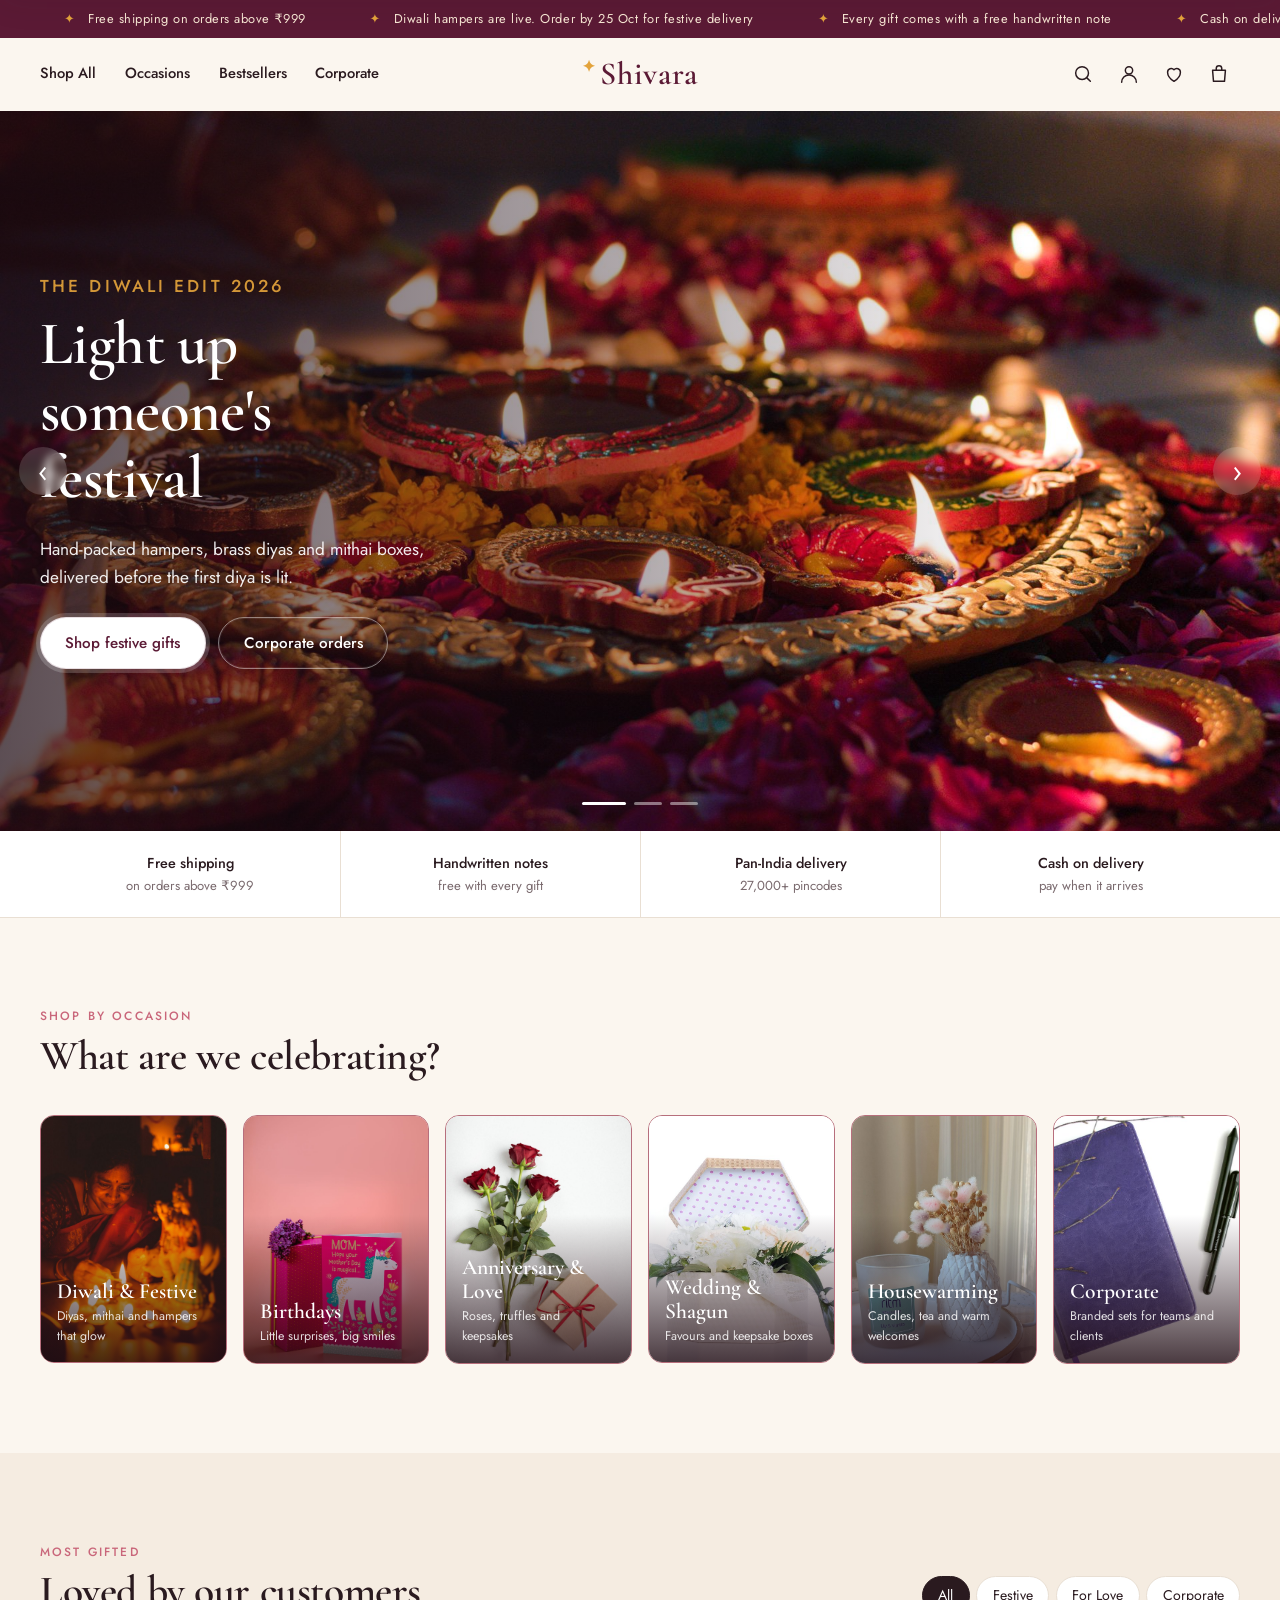
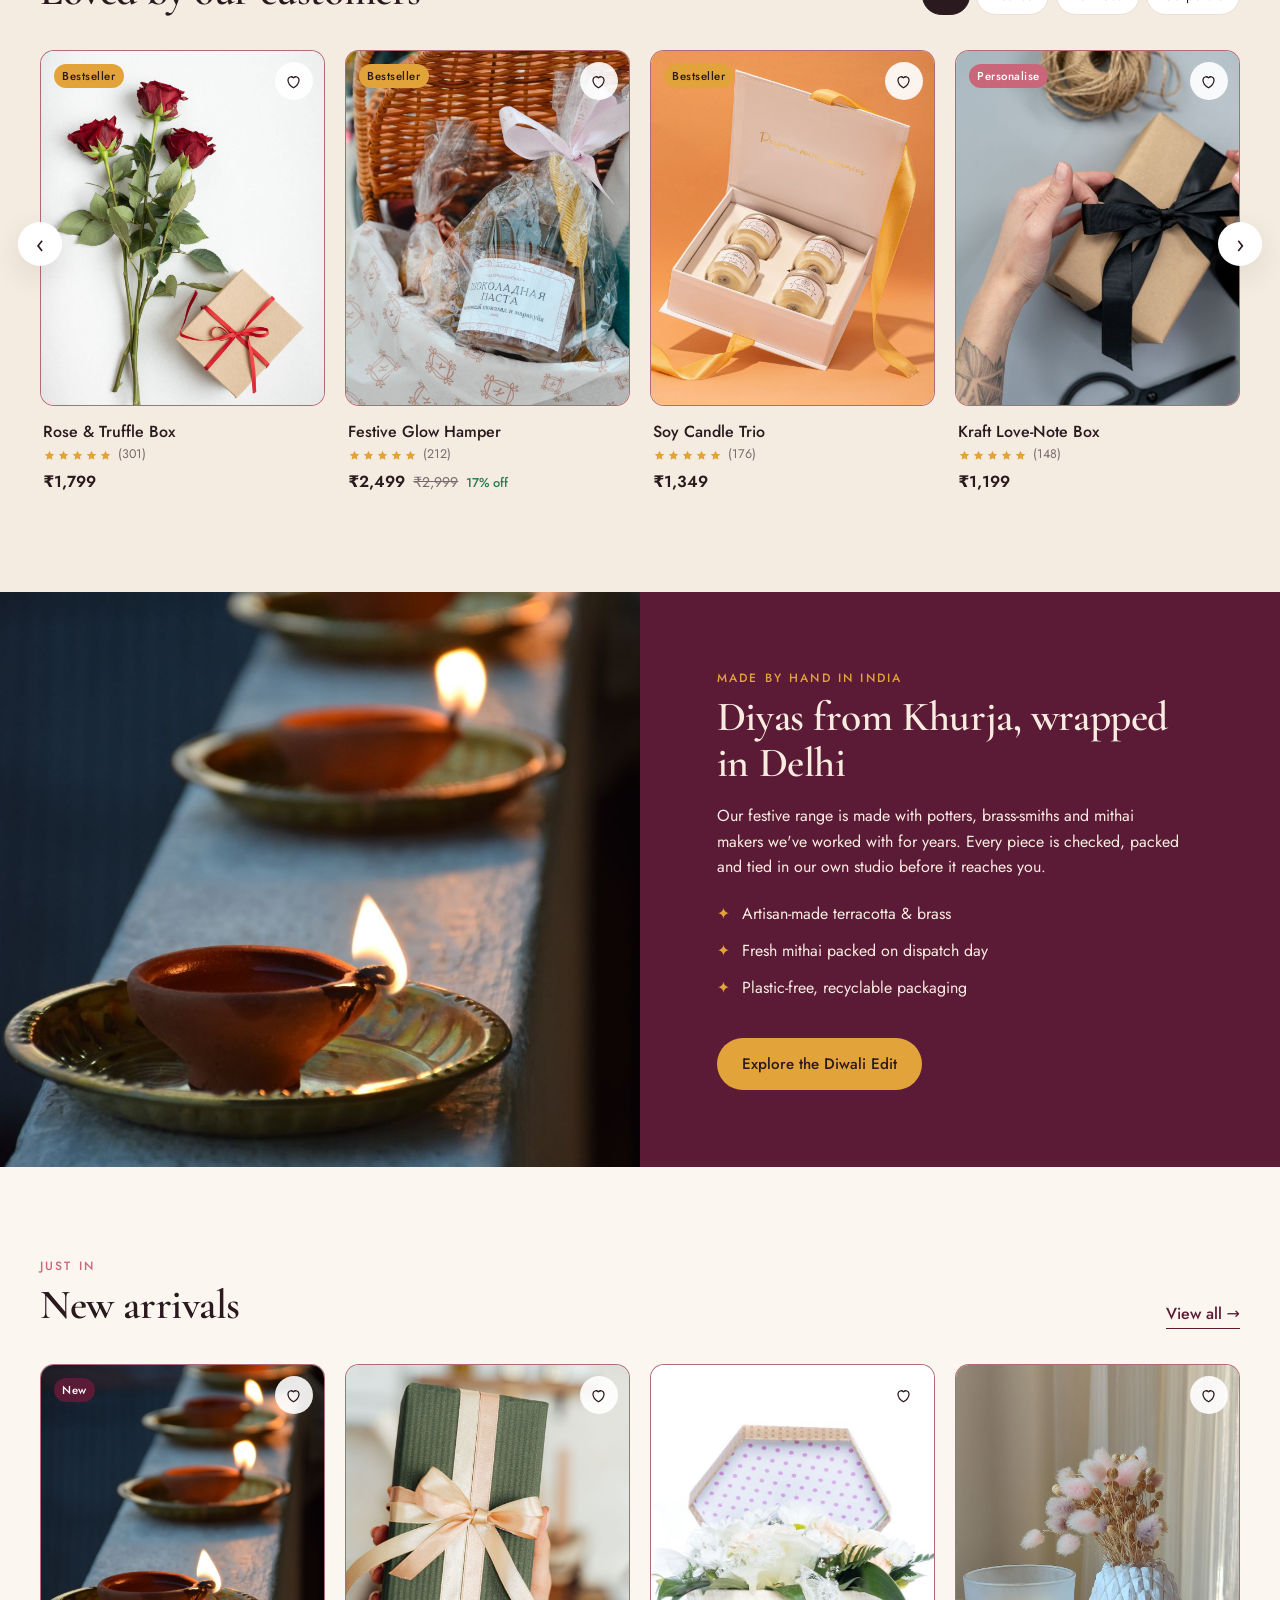
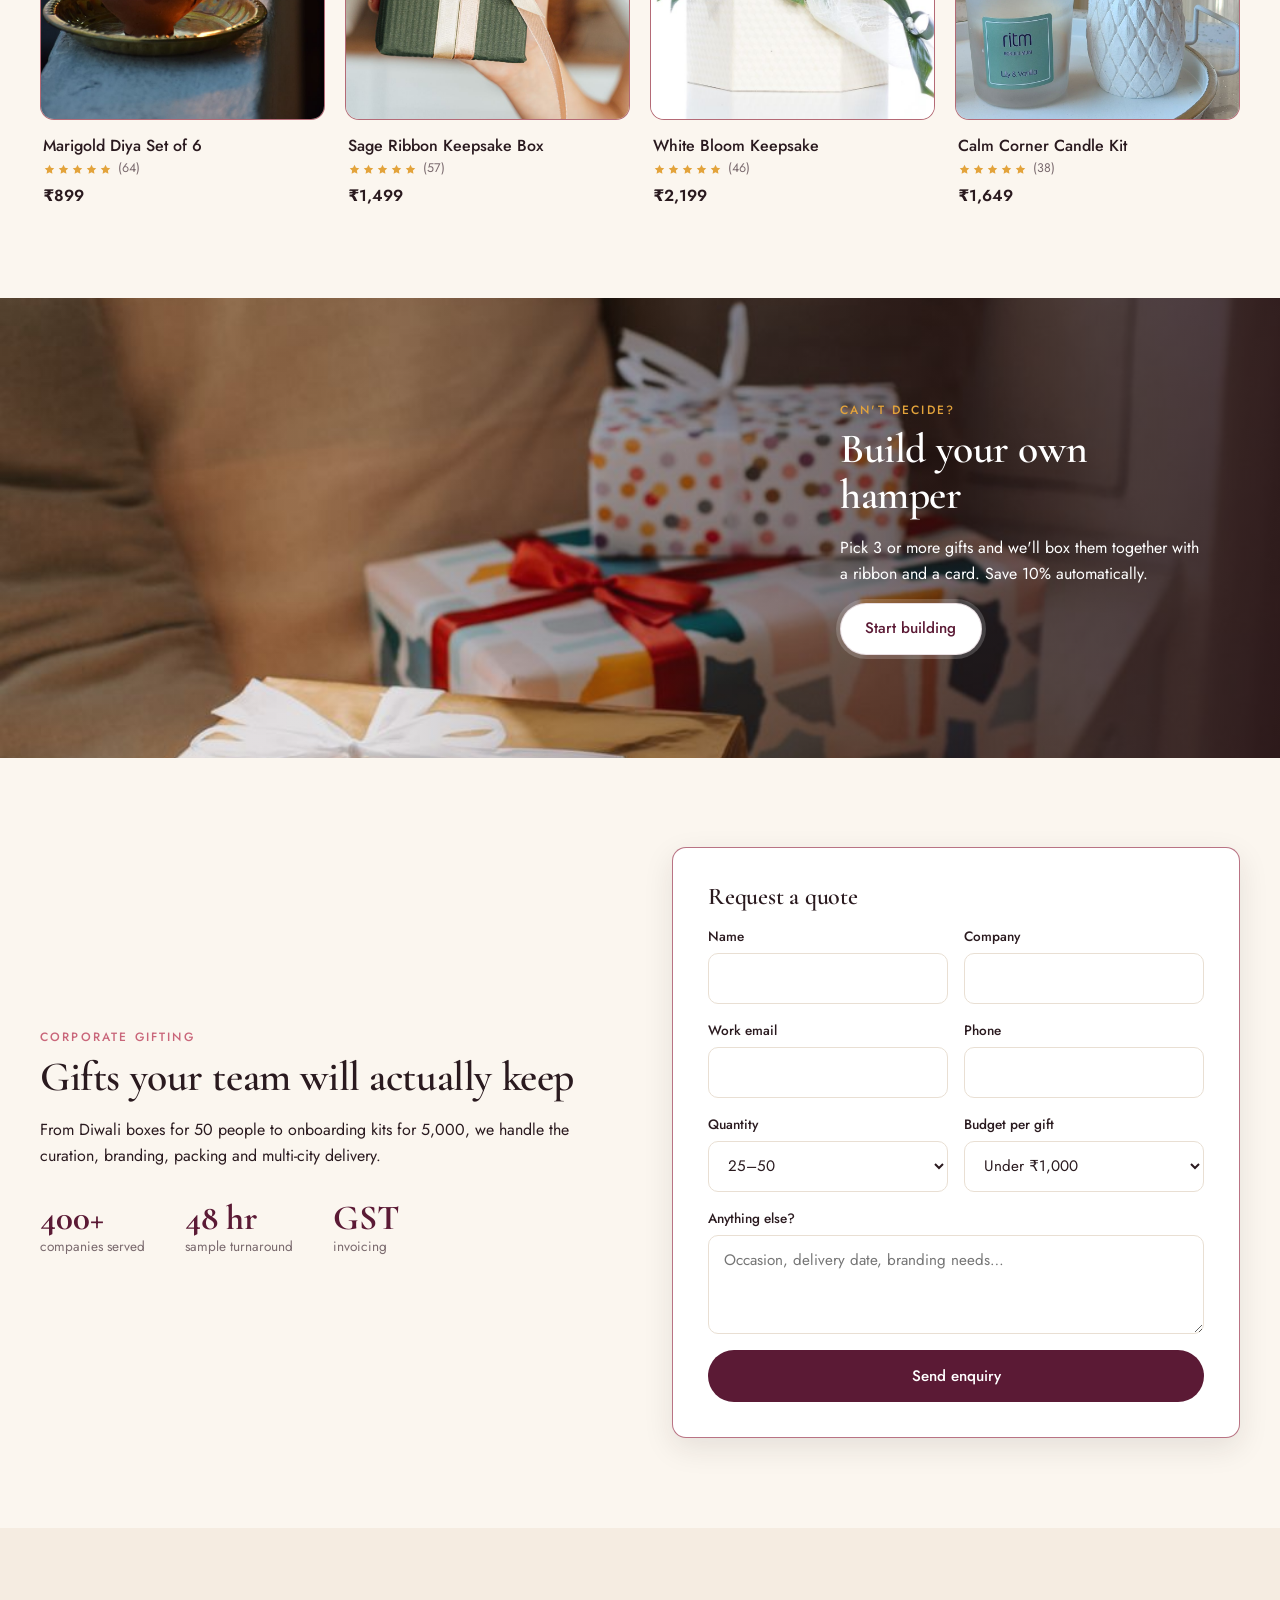
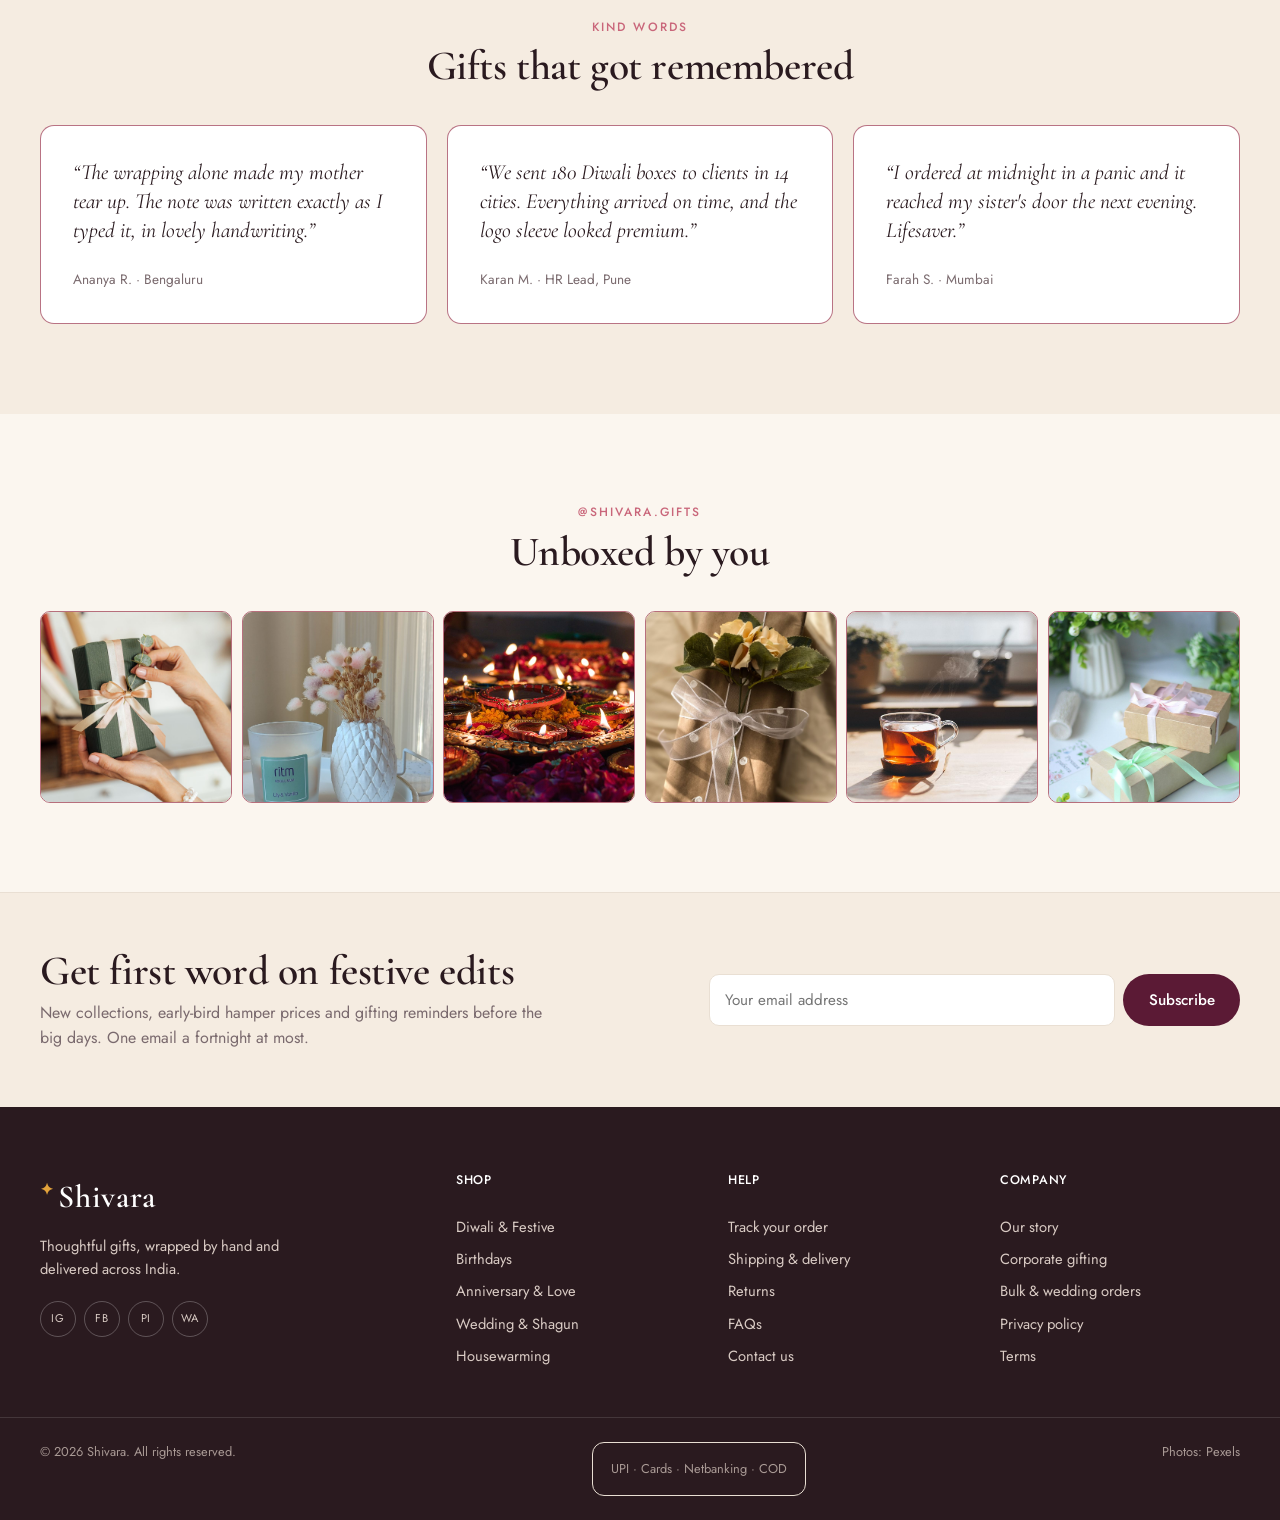
==== commit 0e296b78: "tweaks" ====
--- a/index.html
+++ b/index.html
@@ -3,8 +3,25 @@
 <head>
   <meta charset="utf-8">
   <meta name="viewport" content="width=device-width, initial-scale=1">
-  <title>Shivaara | Thoughtful Gifts, Wrapped by Hand</title>
+  <title>Shivara | Thoughtful Gifts, Wrapped by Hand</title>
   <meta name="description" content="Hampers, festive gifts, candles, keepsakes and corporate gifting, hand-wrapped and delivered across India.">
+  <meta name="theme-color" content="#5b1a35">
+  <meta property="og:type" content="website">
+  <meta property="og:site_name" content="Shivara">
+  <meta property="og:title" content="Shivara | Thoughtful Gifts, Wrapped by Hand">
+  <meta property="og:description" content="Hampers, festive gifts, candles, keepsakes and corporate gifting, hand-wrapped and delivered across India.">
+  <meta property="og:url" content="https://shivaara.vercel.app/">
+  <meta property="og:image" content="https://shivaara.vercel.app/assets/img/og-image.jpg">
+  <meta property="og:image:secure_url" content="https://shivaara.vercel.app/assets/img/og-image.jpg">
+  <meta property="og:image:type" content="image/jpeg">
+  <meta property="og:image:width" content="1200">
+  <meta property="og:image:height" content="630">
+  <meta property="og:image:alt" content="Shivara: festive hampers, diyas, roses and candle gift boxes">
+  <meta property="og:locale" content="en_IN">
+  <meta name="twitter:card" content="summary_large_image">
+  <meta name="twitter:title" content="Shivara | Thoughtful Gifts, Wrapped by Hand">
+  <meta name="twitter:description" content="Hampers, festive gifts, candles, keepsakes and corporate gifting, hand-wrapped and delivered across India.">
+  <meta name="twitter:image" content="https://shivaara.vercel.app/assets/img/og-image.jpg">
   <link rel="preconnect" href="https://fonts.googleapis.com">
   <link rel="preconnect" href="https://fonts.gstatic.com" crossorigin>
   <link href="https://fonts.googleapis.com/css2?family=Cormorant+Garamond:ital,wght@0,500;0,600;1,500&family=Jost:wght@300;400;500;600&display=swap" rel="stylesheet">
@@ -205,7 +222,7 @@
     <section class="section">
       <div class="container">
         <div class="section-head center">
-          <p class="eyebrow">@shivaara.gifts</p>
+          <p class="eyebrow">@shivara.gifts</p>
           <h2>Unboxed by you</h2>
         </div>
         <div class="gallery">
--- a/assets/css/styles.css
+++ b/assets/css/styles.css
@@ -1,4 +1,4 @@
-/* Shivaara storefront prototype */
+/* Shivara storefront prototype */
 
 :root {
   --cream: #fbf6ef;
